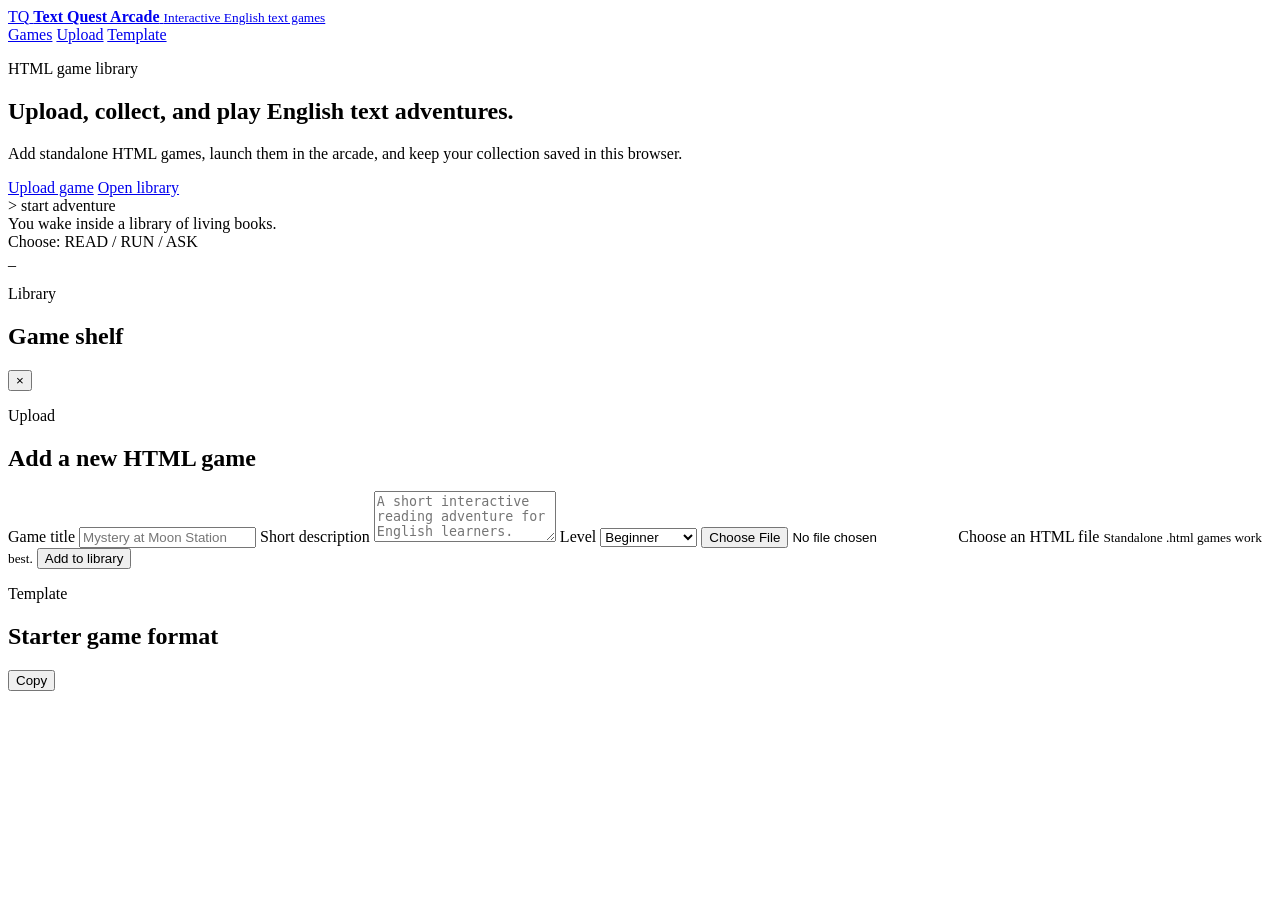
==== index.html @ 87e549a1 "Add site markup" ====
<!doctype html>
<html lang="en">
  <head>
    <meta charset="UTF-8" />
    <meta name="viewport" content="width=device-width, initial-scale=1.0" />
    <title>Text Quest Arcade</title>
    <link rel="stylesheet" href="styles.css" />
  </head>
  <body>
    <header class="topbar">
      <a class="brand" href="#library" aria-label="Text Quest Arcade home">
        <span class="brand-mark">TQ</span>
        <span>
          <strong>Text Quest Arcade</strong>
          <small>Interactive English text games</small>
        </span>
      </a>
      <nav class="nav">
        <a href="#library">Games</a>
        <a href="#upload">Upload</a>
        <a href="#builder">Template</a>
      </nav>
    </header>

    <main>
      <section class="hero" aria-labelledby="hero-title">
        <div class="hero-copy">
          <p class="eyebrow">HTML game library</p>
          <h1 id="hero-title">Upload, collect, and play English text adventures.</h1>
          <p>
            Add standalone HTML games, launch them in the arcade, and keep your
            collection saved in this browser.
          </p>
          <div class="hero-actions">
            <a class="button primary" href="#upload">Upload game</a>
            <a class="button secondary" href="#library">Open library</a>
          </div>
        </div>
        <div class="terminal-art" aria-hidden="true">
          <div class="terminal-line prompt">&gt; start adventure</div>
          <div class="terminal-line">You wake inside a library of living books.</div>
          <div class="terminal-line">Choose: READ / RUN / ASK</div>
          <div class="terminal-line cursor">_</div>
        </div>
      </section>

      <section id="library" class="section">
        <div class="section-heading">
          <div>
            <p class="eyebrow">Library</p>
            <h2>Game shelf</h2>
          </div>
          <button id="clear-games" class="icon-button" type="button" title="Remove uploaded games" aria-label="Remove uploaded games">
            <span aria-hidden="true">&times;</span>
          </button>
        </div>
        <div id="games-grid" class="games-grid" aria-live="polite"></div>
      </section>

      <section id="player" class="section player-section" hidden>
        <div class="section-heading">
          <div>
            <p class="eyebrow">Now playing</p>
            <h2 id="player-title">Game</h2>
          </div>
          <button id="close-player" class="button secondary" type="button">Close</button>
        </div>
        <iframe
          id="game-frame"
          title="Selected text game"
          sandbox="allow-scripts allow-forms allow-modals allow-pointer-lock"
        ></iframe>
      </section>

      <section id="upload" class="section upload-section">
        <div class="section-heading">
          <div>
            <p class="eyebrow">Upload</p>
            <h2>Add a new HTML game</h2>
          </div>
        </div>
        <form id="upload-form" class="upload-form">
          <label>
            Game title
            <input id="game-title" name="title" type="text" placeholder="Mystery at Moon Station" required />
          </label>
          <label>
            Short description
            <textarea id="game-description" name="description" rows="3" placeholder="A short interactive reading adventure for English learners." required></textarea>
          </label>
          <label>
            Level
            <select id="game-level" name="level">
              <option value="Beginner">Beginner</option>
              <option value="Elementary">Elementary</option>
              <option value="Intermediate">Intermediate</option>
              <option value="Advanced">Advanced</option>
            </select>
          </label>
          <label class="file-drop" for="game-file">
            <input id="game-file" name="file" type="file" accept=".html,text/html" required />
            <span>Choose an HTML file</span>
            <small id="file-name">Standalone .html games work best.</small>
          </label>
          <button class="button primary" type="submit">Add to library</button>
          <p id="upload-status" class="status" role="status"></p>
        </form>
      </section>

      <section id="builder" class="section template-section">
        <div class="section-heading">
          <div>
            <p class="eyebrow">Template</p>
            <h2>Starter game format</h2>
          </div>
          <button id="copy-template" class="button secondary" type="button">Copy</button>
        </div>
        <pre><code id="template-code"></code></pre>
      </section>
    </main>

    <script src="app.js"></script>
  </body>
</html>
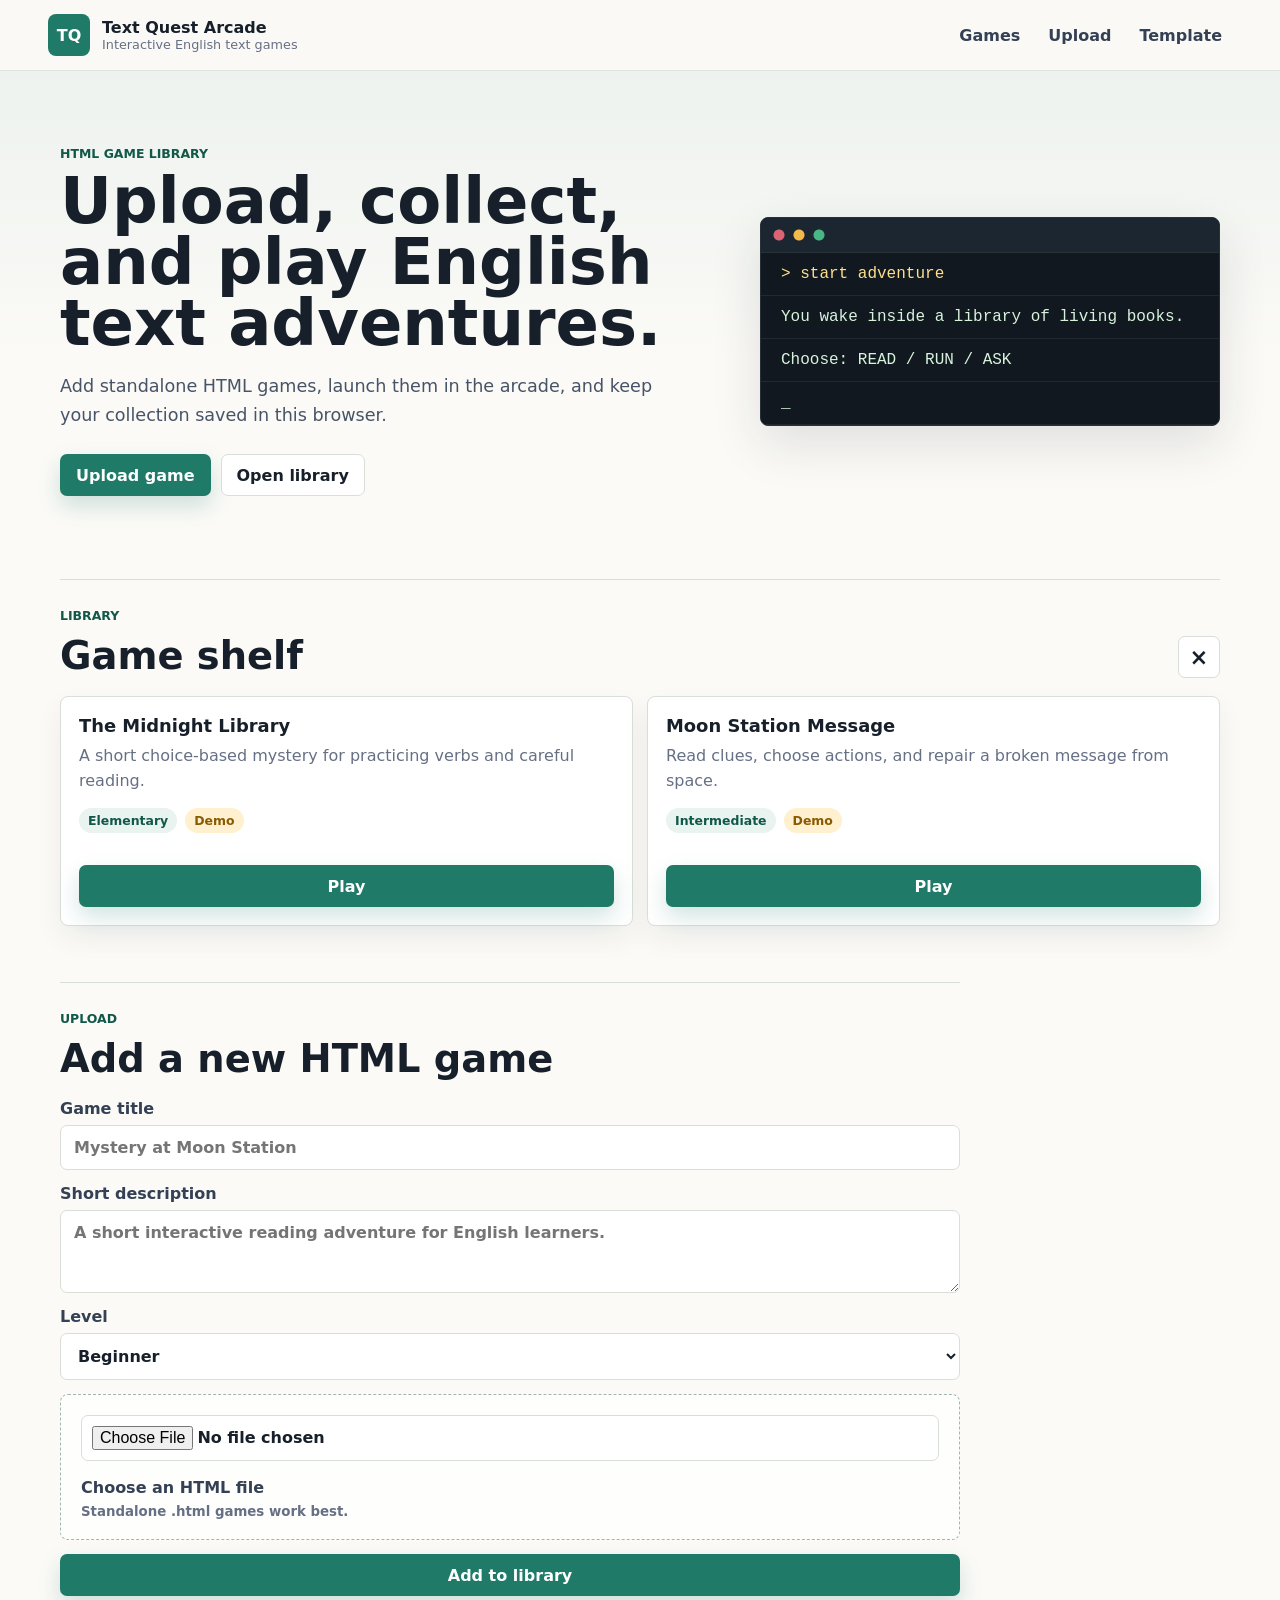
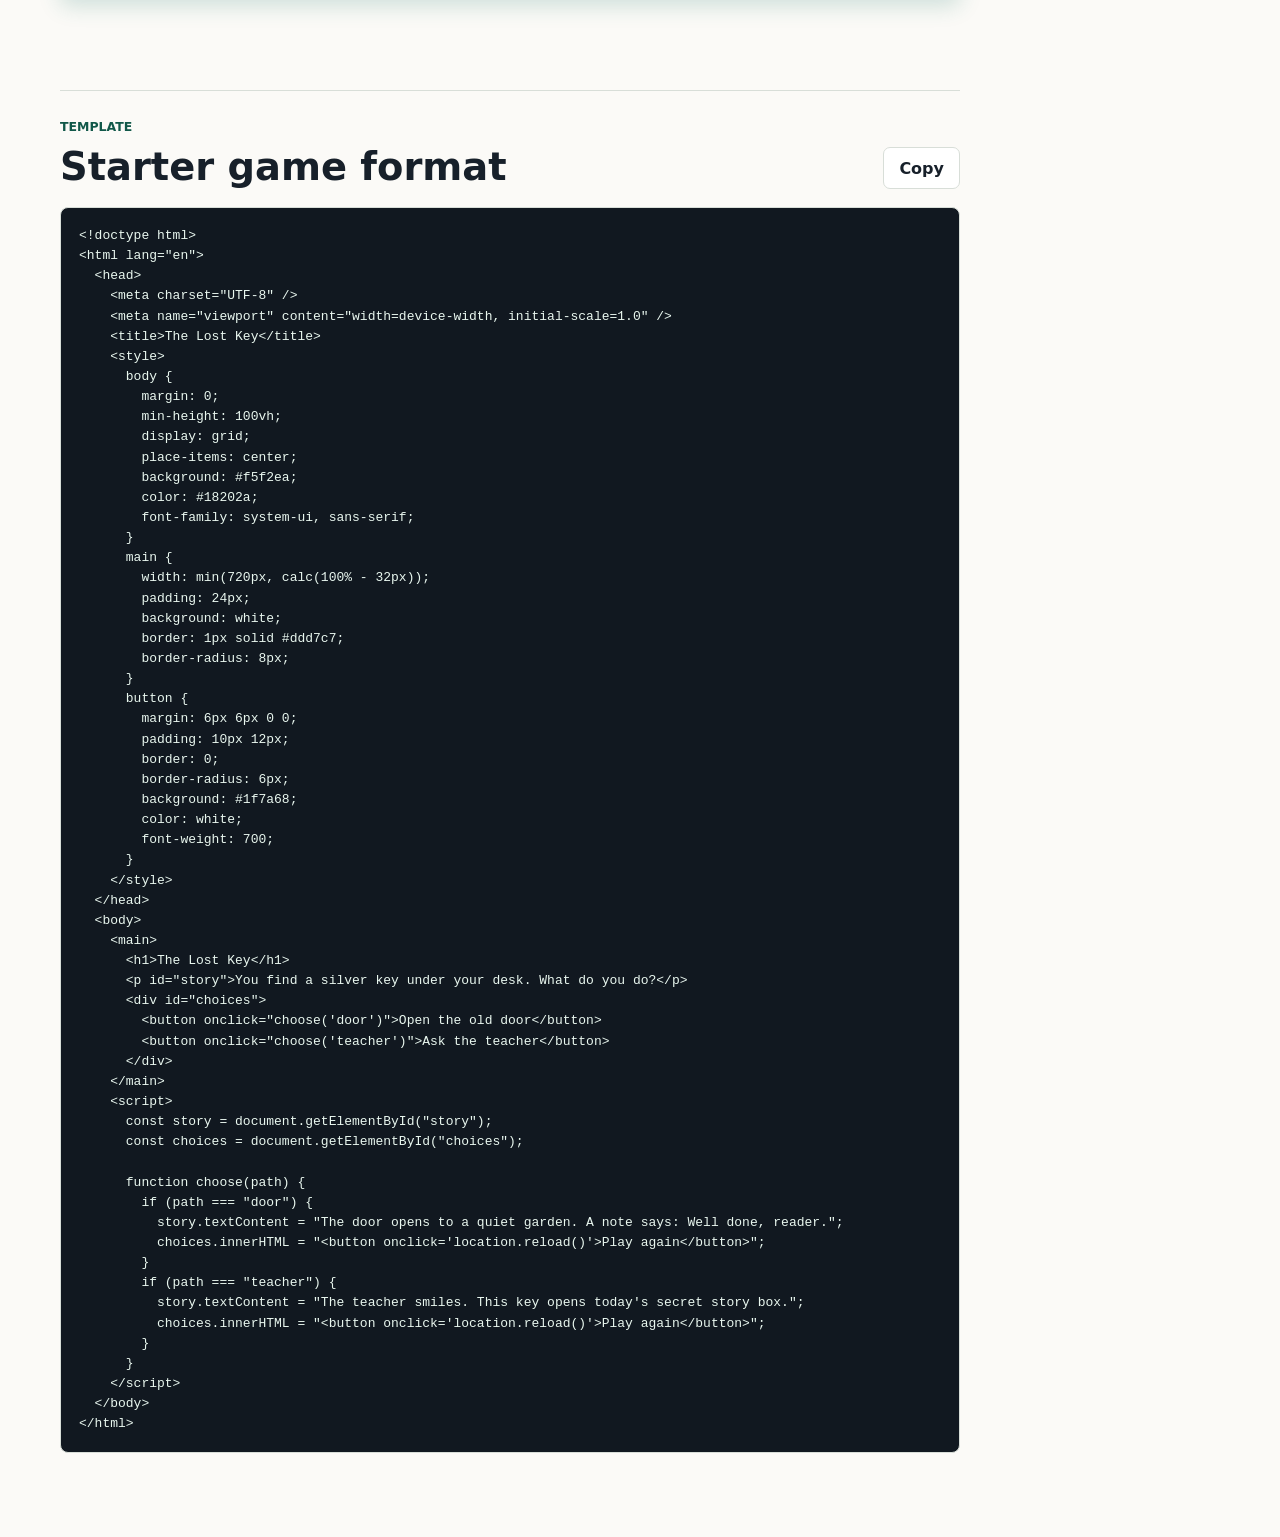
==== commit 6626c200: "Remove embedded game player" ====
--- a/index.html
+++ b/index.html
@@ -57,21 +57,6 @@
         <div id="games-grid" class="games-grid" aria-live="polite"></div>
       </section>
 
-      <section id="player" class="section player-section" hidden>
-        <div class="section-heading">
-          <div>
-            <p class="eyebrow">Now playing</p>
-            <h2 id="player-title">Game</h2>
-          </div>
-          <button id="close-player" class="button secondary" type="button">Close</button>
-        </div>
-        <iframe
-          id="game-frame"
-          title="Selected text game"
-          sandbox="allow-scripts allow-forms allow-modals allow-pointer-lock"
-        ></iframe>
-      </section>
-
       <section id="upload" class="section upload-section">
         <div class="section-heading">
           <div>
--- a/styles.css
+++ b/styles.css
@@ -0,0 +1,427 @@
+:root {
+  color-scheme: light;
+  --ink: #17202a;
+  --muted: #667085;
+  --paper: #fbfaf7;
+  --panel: #ffffff;
+  --line: #d8ded8;
+  --accent: #1f7a68;
+  --accent-strong: #115849;
+  --sun: #f5b84b;
+  --rose: #d86474;
+  --sky: #4477aa;
+  --shadow: 0 18px 50px rgba(23, 32, 42, 0.12);
+}
+
+* {
+  box-sizing: border-box;
+}
+
+html {
+  scroll-behavior: smooth;
+}
+
+body {
+  margin: 0;
+  min-height: 100vh;
+  background:
+    linear-gradient(180deg, rgba(31, 122, 104, 0.08), transparent 360px),
+    var(--paper);
+  color: var(--ink);
+  font-family:
+    Inter, ui-sans-serif, system-ui, -apple-system, BlinkMacSystemFont, "Segoe UI",
+    sans-serif;
+}
+
+a {
+  color: inherit;
+  text-decoration: none;
+}
+
+button,
+input,
+textarea,
+select {
+  font: inherit;
+}
+
+.topbar {
+  position: sticky;
+  top: 0;
+  z-index: 10;
+  display: flex;
+  align-items: center;
+  justify-content: space-between;
+  gap: 18px;
+  padding: 14px clamp(16px, 4vw, 48px);
+  border-bottom: 1px solid rgba(216, 222, 216, 0.8);
+  background: rgba(251, 250, 247, 0.92);
+  backdrop-filter: blur(14px);
+}
+
+.brand {
+  display: inline-flex;
+  align-items: center;
+  gap: 12px;
+  min-width: 0;
+}
+
+.brand-mark {
+  display: grid;
+  width: 42px;
+  height: 42px;
+  place-items: center;
+  border-radius: 8px;
+  background: var(--accent);
+  color: white;
+  font-weight: 800;
+}
+
+.brand strong,
+.brand small {
+  display: block;
+}
+
+.brand small {
+  color: var(--muted);
+  font-size: 0.8rem;
+}
+
+.nav {
+  display: flex;
+  gap: 8px;
+  color: #344054;
+  font-weight: 700;
+}
+
+.nav a {
+  border-radius: 6px;
+  padding: 8px 10px;
+}
+
+.nav a:hover {
+  background: rgba(31, 122, 104, 0.1);
+}
+
+main {
+  width: min(1160px, calc(100% - 32px));
+  margin: 0 auto;
+  padding-bottom: 56px;
+}
+
+.hero {
+  display: grid;
+  grid-template-columns: minmax(0, 1fr) minmax(300px, 460px);
+  gap: 28px;
+  align-items: center;
+  min-height: 480px;
+  padding: 54px 0 34px;
+}
+
+.hero-copy h1 {
+  max-width: 760px;
+  margin: 0;
+  font-size: clamp(2.4rem, 5vw, 5.2rem);
+  line-height: 0.96;
+  letter-spacing: 0;
+}
+
+.hero-copy p:not(.eyebrow) {
+  max-width: 620px;
+  color: #475467;
+  font-size: 1.1rem;
+  line-height: 1.65;
+}
+
+.eyebrow {
+  margin: 0 0 10px;
+  color: var(--accent-strong);
+  font-size: 0.78rem;
+  font-weight: 850;
+  letter-spacing: 0;
+  text-transform: uppercase;
+}
+
+.hero-actions {
+  display: flex;
+  flex-wrap: wrap;
+  gap: 10px;
+  margin-top: 24px;
+}
+
+.button,
+.icon-button {
+  display: inline-flex;
+  min-height: 42px;
+  align-items: center;
+  justify-content: center;
+  border: 1px solid transparent;
+  border-radius: 7px;
+  cursor: pointer;
+  font-weight: 800;
+  transition:
+    transform 160ms ease,
+    box-shadow 160ms ease,
+    background 160ms ease;
+}
+
+.button {
+  padding: 10px 15px;
+}
+
+.button:hover,
+.icon-button:hover {
+  transform: translateY(-1px);
+}
+
+.primary {
+  background: var(--accent);
+  color: white;
+  box-shadow: 0 10px 22px rgba(31, 122, 104, 0.2);
+}
+
+.primary:hover {
+  background: var(--accent-strong);
+}
+
+.secondary {
+  border-color: var(--line);
+  background: white;
+  color: var(--ink);
+}
+
+.icon-button {
+  width: 42px;
+  padding: 0;
+  background: white;
+  border-color: var(--line);
+  color: var(--ink);
+  font-size: 1.4rem;
+}
+
+.terminal-art {
+  overflow: hidden;
+  border: 1px solid #263238;
+  border-radius: 8px;
+  background: #111820;
+  box-shadow: var(--shadow);
+  color: #d8f3dc;
+  font-family: "Cascadia Mono", Consolas, monospace;
+}
+
+.terminal-art::before {
+  display: block;
+  height: 34px;
+  border-bottom: 1px solid #263238;
+  background:
+    radial-gradient(circle at 18px 17px, var(--rose) 0 5px, transparent 6px),
+    radial-gradient(circle at 38px 17px, var(--sun) 0 5px, transparent 6px),
+    radial-gradient(circle at 58px 17px, #48b685 0 5px, transparent 6px),
+    #1b2630;
+  content: "";
+}
+
+.terminal-line {
+  padding: 12px 20px;
+  border-bottom: 1px solid rgba(216, 243, 220, 0.08);
+}
+
+.terminal-line.prompt {
+  color: #ffe08a;
+}
+
+.terminal-line.cursor {
+  animation: blink 1s steps(2, start) infinite;
+}
+
+@keyframes blink {
+  50% {
+    opacity: 0;
+  }
+}
+
+.section {
+  margin-top: 28px;
+  padding: 28px 0;
+  border-top: 1px solid var(--line);
+}
+
+.section-heading {
+  display: flex;
+  align-items: end;
+  justify-content: space-between;
+  gap: 16px;
+  margin-bottom: 18px;
+}
+
+.section-heading h2 {
+  margin: 0;
+  font-size: clamp(1.5rem, 3vw, 2.4rem);
+  letter-spacing: 0;
+}
+
+.games-grid {
+  display: grid;
+  grid-template-columns: repeat(auto-fit, minmax(240px, 1fr));
+  gap: 14px;
+}
+
+.game-card {
+  display: grid;
+  min-height: 230px;
+  align-content: space-between;
+  gap: 18px;
+  padding: 18px;
+  border: 1px solid var(--line);
+  border-radius: 8px;
+  background: var(--panel);
+  box-shadow: 0 12px 28px rgba(23, 32, 42, 0.06);
+}
+
+.game-card h3 {
+  margin: 0 0 8px;
+  font-size: 1.12rem;
+}
+
+.game-card p {
+  margin: 0;
+  color: var(--muted);
+  line-height: 1.55;
+}
+
+.meta-row {
+  display: flex;
+  flex-wrap: wrap;
+  gap: 8px;
+  margin-top: 14px;
+}
+
+.tag {
+  border-radius: 999px;
+  padding: 5px 9px;
+  background: #e9f3ef;
+  color: var(--accent-strong);
+  font-size: 0.78rem;
+  font-weight: 800;
+}
+
+.tag.demo {
+  background: #fff1cf;
+  color: #8a5a00;
+}
+
+.card-actions {
+  display: flex;
+  gap: 8px;
+}
+
+.card-actions .button {
+  flex: 1;
+}
+
+.danger {
+  border-color: #ffd1d8;
+  color: #9f2339;
+}
+
+.player-section iframe {
+  width: 100%;
+  min-height: 640px;
+  border: 1px solid var(--line);
+  border-radius: 8px;
+  background: white;
+  box-shadow: var(--shadow);
+}
+
+.upload-section,
+.template-section {
+  max-width: 900px;
+}
+
+.upload-form {
+  display: grid;
+  gap: 14px;
+}
+
+.upload-form label {
+  display: grid;
+  gap: 7px;
+  color: #344054;
+  font-weight: 800;
+}
+
+.upload-form input,
+.upload-form textarea,
+.upload-form select {
+  width: 100%;
+  border: 1px solid var(--line);
+  border-radius: 7px;
+  background: white;
+  color: var(--ink);
+  padding: 12px 13px;
+}
+
+.upload-form textarea {
+  resize: vertical;
+}
+
+.file-drop {
+  padding: 20px;
+  border: 1px dashed #9eb7af;
+  border-radius: 8px;
+  background: rgba(255, 255, 255, 0.72);
+}
+
+.file-drop input {
+  margin-bottom: 10px;
+  padding: 10px;
+}
+
+.file-drop span,
+.file-drop small {
+  display: block;
+}
+
+.file-drop small,
+.status {
+  color: var(--muted);
+  font-weight: 600;
+}
+
+.status {
+  min-height: 24px;
+  margin: 0;
+}
+
+pre {
+  overflow: auto;
+  margin: 0;
+  border: 1px solid var(--line);
+  border-radius: 8px;
+  background: #111820;
+  color: #e9f7ef;
+  padding: 18px;
+  line-height: 1.55;
+}
+
+@media (max-width: 780px) {
+  .topbar {
+    align-items: flex-start;
+    flex-direction: column;
+  }
+
+  .nav {
+    width: 100%;
+    justify-content: space-between;
+  }
+
+  .hero {
+    grid-template-columns: 1fr;
+    min-height: auto;
+    padding-top: 34px;
+  }
+
+  .player-section iframe {
+    min-height: 520px;
+  }
+}
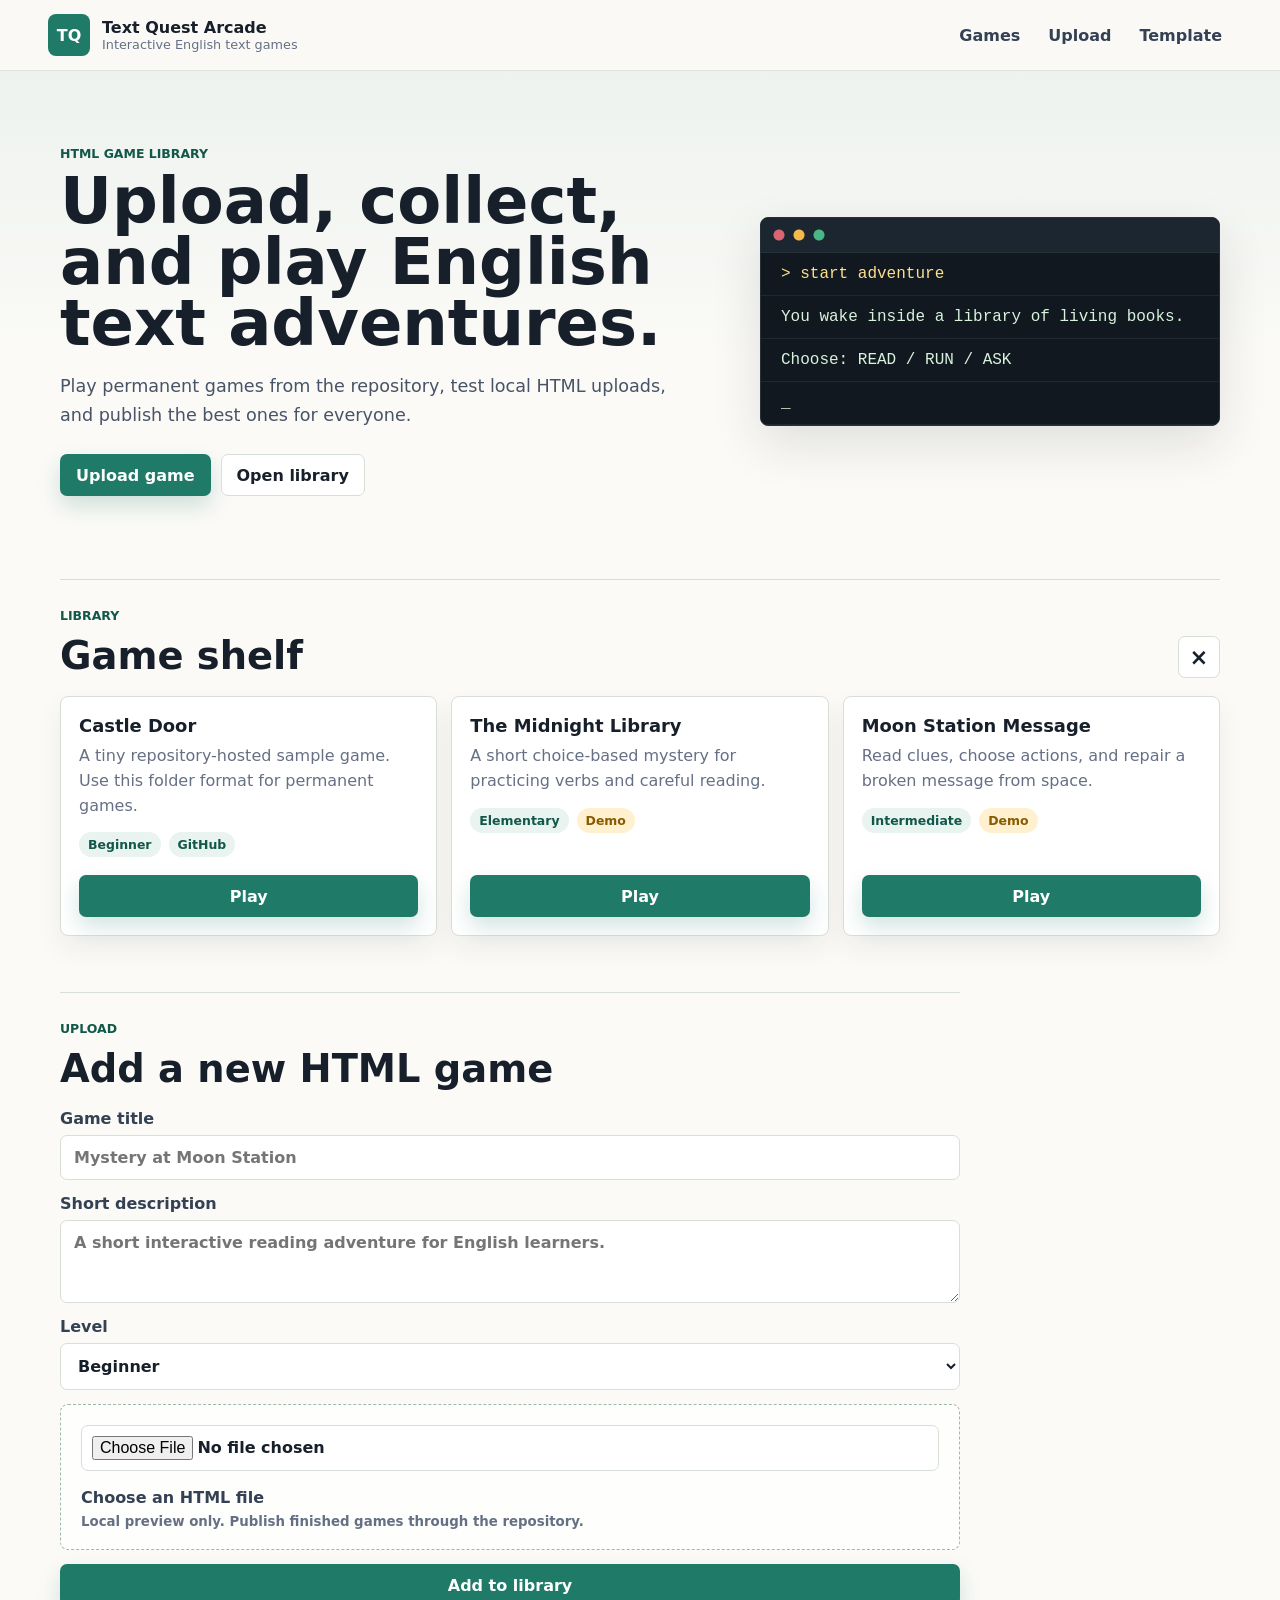
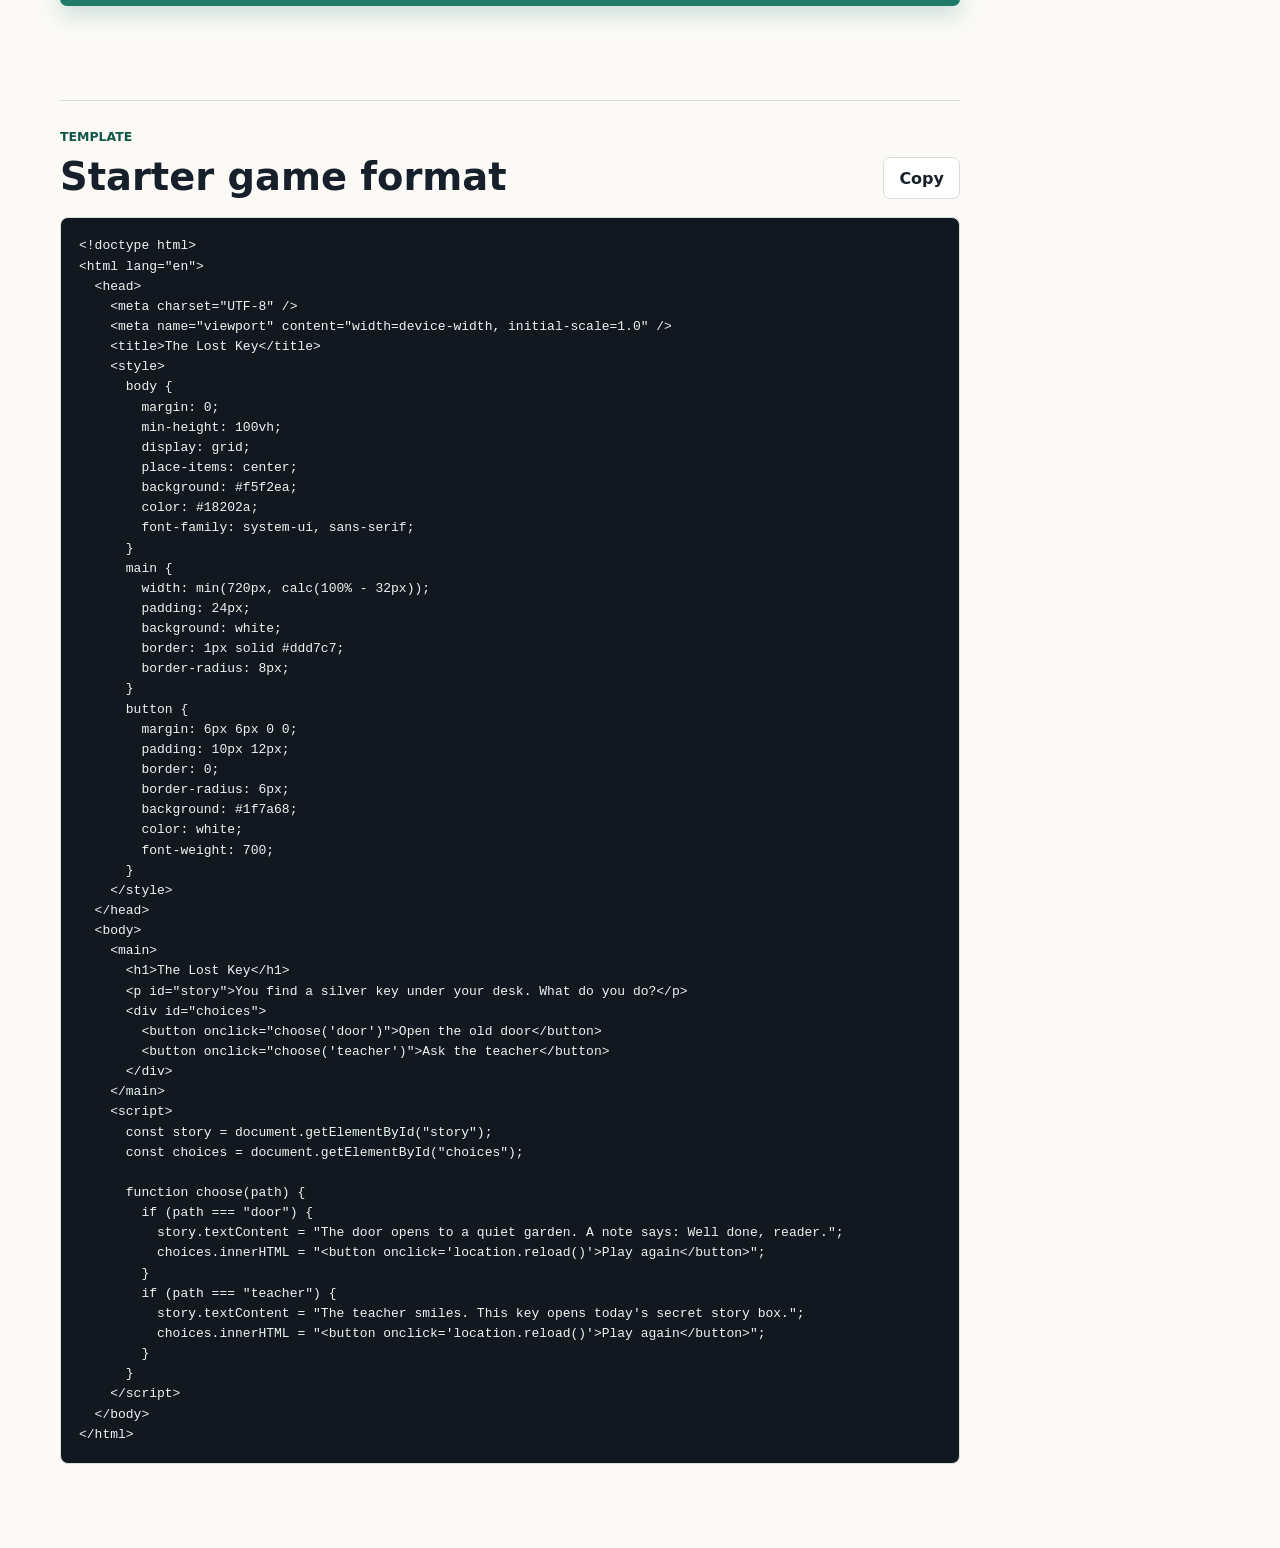
==== commit 6e86b3f3: "Clarify local upload copy" ====
--- a/index.html
+++ b/index.html
@@ -28,8 +28,8 @@
           <p class="eyebrow">HTML game library</p>
           <h1 id="hero-title">Upload, collect, and play English text adventures.</h1>
           <p>
-            Add standalone HTML games, launch them in the arcade, and keep your
-            collection saved in this browser.
+            Play permanent games from the repository, test local HTML uploads,
+            and publish the best ones for everyone.
           </p>
           <div class="hero-actions">
             <a class="button primary" href="#upload">Upload game</a>
@@ -85,7 +85,7 @@
           <label class="file-drop" for="game-file">
             <input id="game-file" name="file" type="file" accept=".html,text/html" required />
             <span>Choose an HTML file</span>
-            <small id="file-name">Standalone .html games work best.</small>
+            <small id="file-name">Local preview only. Publish finished games through the repository.</small>
           </label>
           <button class="button primary" type="submit">Add to library</button>
           <p id="upload-status" class="status" role="status"></p>
